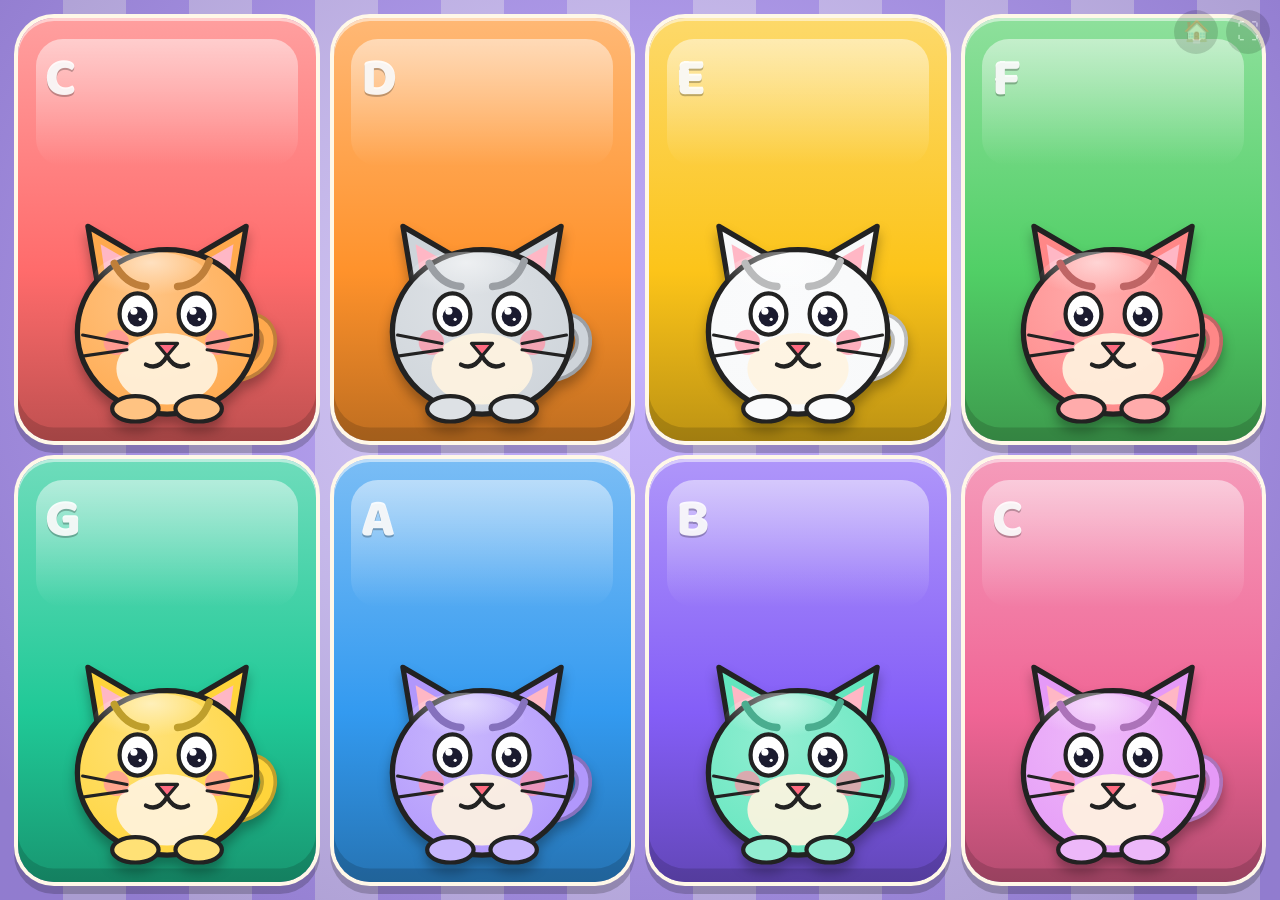
==== cat-piano/index.html @ 6db7a53e "Amna's Games: six toddler browser games with iPad home-screen support Co-Authored-By: Claude Fable 5" ====
<!doctype html>
<html lang="en">
<head>
<meta charset="utf-8">
<meta name="viewport" content="width=device-width, initial-scale=1, maximum-scale=1, user-scalable=no, viewport-fit=cover">
<meta name="apple-mobile-web-app-capable" content="yes">
<meta name="mobile-web-app-capable" content="yes">
<meta name="apple-mobile-web-app-status-bar-style" content="black-translucent">
<meta name="apple-mobile-web-app-title" content="Amna's Games">
<meta name="theme-color" content="#339af0">
<link rel="manifest" href="../manifest.json">
<link rel="apple-touch-icon" href="../icon-180.png">
<link rel="icon" type="image/png" href="../icon-192.png">
<title>Cat Piano</title>
<link rel="stylesheet" href="../shared/toddler.css">
<style>
  .wall { --s1: #b197fc; --s2: #d0bfff; }
  .grid {
    position: absolute; inset: 0; z-index: 1; display: grid; gap: 2vmin; padding: 2vmin;
    grid-template-columns: repeat(4, 1fr); grid-template-rows: repeat(2, 1fr);
  }
  @media (orientation: portrait) { .grid { grid-template-columns: repeat(2, 1fr); grid-template-rows: repeat(4, 1fr); } }
  .key {
    position: relative; border-radius: 4vmin; display: flex; align-items: flex-end; justify-content: center;
    background: linear-gradient(var(--light), var(--c) 60%, var(--dark));
    box-shadow: 0 0 0 4px #fff8e8, 0 8px 0 4px rgba(0,0,0,.2), inset 0 -1.5vmin 0 rgba(0,0,0,.15), inset 0 3px 0 rgba(255,255,255,.5);
    transition: transform .08s, box-shadow .08s; overflow: visible;
  }
  .key::before { content: ''; position: absolute; left: 6%; right: 6%; top: 5%; height: 30%; border-radius: 3vmin;
                 background: linear-gradient(rgba(255,255,255,.5), rgba(255,255,255,0)); pointer-events: none; }
  .key .who { width: 78%; aspect-ratio: 1; margin-bottom: 3%; pointer-events: none; filter: drop-shadow(0 8px 6px rgba(0,0,0,.3)); }
  .key.hit { transform: translateY(5px); box-shadow: 0 0 0 4px #fff8e8, 0 3px 0 4px rgba(0,0,0,.2), 0 0 50px 14px rgba(255,255,255,.6), inset 0 -0.5vmin 0 rgba(0,0,0,.15); }
  .key.hit .who { animation: bounce .45s cubic-bezier(.3,1.6,.6,1); }
  @keyframes bounce {
    0% { transform: scale(1); } 30% { transform: scale(1.25) rotate(-8deg); } 60% { transform: scale(.95) rotate(6deg); } 100% { transform: scale(1); }
  }
  .label { position: absolute; top: 2vmin; left: 3vmin; color: rgba(255,255,255,.9); font-size: 6vmin; font-weight: 800;
           text-shadow: 0 2px 0 rgba(0,0,0,.25); }
</style>
</head>
<body>
  <div class="wall"></div>
  <div class="grid" id="grid"></div>

<script src="../shared/toddler.js"></script>
<script src="../shared/characters.js"></script>
<script>
(function () {
  const { S, guardKeys, addParentBar, burst } = Toddler;
  addParentBar();
  Chars.startBlinking();

  // C major scale, big deep-voiced cat to tiny kitten.
  const KEYS = [
    { color: '#ff6b6b', note: 261.6, label: 'C' },
    { color: '#ff922b', note: 293.7, label: 'D' },
    { color: '#fcc419', note: 329.6, label: 'E' },
    { color: '#51cf66', note: 349.2, label: 'F' },
    { color: '#20c997', note: 392.0, label: 'G' },
    { color: '#339af0', note: 440.0, label: 'A' },
    { color: '#845ef7', note: 493.9, label: 'B' },
    { color: '#f06595', note: 523.3, label: 'C' },
  ];
  const CAT_COLORS = ['#ffa94d', '#ced4da', '#f8f9fa', '#ff8787', '#ffd43b', '#b197fc', '#63e6be', '#e599f7'];

  const grid = document.getElementById('grid');
  const els = KEYS.map((k, i) => {
    const el = document.createElement('div');
    el.className = 'key';
    el.style.setProperty('--c', k.color);
    el.style.setProperty('--light', Chars.shade(k.color, 35));
    el.style.setProperty('--dark', Chars.shade(k.color, -25));
    el.innerHTML = `<span class="label">${k.label}</span><div class="who">${Chars.cat(CAT_COLORS[i])}</div>`;
    grid.appendChild(el);
    el.addEventListener('pointerdown', (e) => { Toddler.audio(); play(i, e.clientX, e.clientY); });
    el.addEventListener('pointerenter', (e) => { if (e.buttons || e.pointerType === 'touch') play(i, e.clientX, e.clientY); });
    return el;
  });

  function play(i, x, y) {
    const el = els[i], k = KEYS[i];
    S.meow(i / (KEYS.length - 1));
    S.note(k.note);
    el.classList.remove('hit'); void el.offsetWidth; el.classList.add('hit');
    setTimeout(() => el.classList.remove('hit'), 450);
    if (x == null) { const r = el.getBoundingClientRect(); x = r.left + r.width / 2; y = r.top + r.height / 2; }
    Chars.lookAt(x, y);
    burst(x, y, ['🎵', '🎶', '💖', '⭐', '🐾'], 7, 130);
  }

  document.addEventListener('pointermove', (e) => Chars.lookAt(e.clientX, e.clientY), { passive: true });
  guardKeys((e) => {
    const code = e.key.length === 1 ? e.key.toLowerCase().charCodeAt(0) : e.keyCode || 0;
    play(code % KEYS.length);
  });
})();
</script>
</body>
</html>
---- shared/toddler.css ----
/* Shared styles for Amna's games: candy colors, glossy buttons, cartoon characters */
@import url('https://fonts.googleapis.com/css2?family=Baloo+2:wght@700;800&display=swap');

* { box-sizing: border-box; -webkit-user-select: none; user-select: none; -webkit-touch-callout: none; }
html, body {
  margin: 0; padding: 0; width: 100%; height: 100%; overflow: hidden;
  touch-action: none; cursor: default;
  font-family: "Baloo 2", "Comic Sans MS", "Chalkboard SE", "Nunito", system-ui, sans-serif;
}
body { position: relative; }

/* ---- Striped playroom wall (like a cartoon nursery) ---- */
.wall {
  position: absolute; inset: 0; z-index: 0;
  background:
    repeating-linear-gradient(90deg, var(--s1, #9be7c4) 0 7vmin, var(--s2, #6fd8e6) 7vmin 14vmin);
}
.wall::after { /* soft vignette so characters pop */
  content: ''; position: absolute; inset: 0;
  background: radial-gradient(ellipse at 50% 40%, rgba(255,255,255,.25), rgba(0,0,0,.18) 90%);
}
.floor {
  position: absolute; left: 0; right: 0; bottom: 0; height: 22%; z-index: 0;
  background: linear-gradient(#64c9d9, #3fa9c2);
  box-shadow: 0 -8px 0 rgba(255,255,255,.35);
}

/* ---- Glossy candy button ---- */
.candy {
  position: relative; display: inline-flex; align-items: center; justify-content: center;
  padding: 2.2vmin 5vmin; border-radius: 100px; border: 0; cursor: pointer;
  color: #fff; font-family: inherit; font-weight: 800; font-size: 5.5vmin; letter-spacing: .5px;
  text-shadow: 0 2px 0 rgba(0,0,0,.25), 0 0 8px rgba(0,0,0,.15);
  background: linear-gradient(var(--c-light, #7ee55a), var(--c, #34c21f) 55%, var(--c-dark, #1f9a10));
  box-shadow:
    0 0 0 5px #fff8e8,            /* cream rim */
    0 0 0 9px var(--rim, #5bb8ff),/* colored rim */
    0 10px 0 9px rgba(0,0,0,.18), /* thick shadow */
    inset 0 -6px 0 rgba(0,0,0,.18);
  transition: transform .08s;
}
.candy::before { /* gloss highlight */
  content: ''; position: absolute; left: 8%; right: 8%; top: 9%; height: 38%;
  border-radius: 100px; background: linear-gradient(rgba(255,255,255,.55), rgba(255,255,255,.05));
}
.candy:active { transform: translateY(6px); box-shadow: 0 0 0 5px #fff8e8, 0 0 0 9px var(--rim, #5bb8ff), 0 4px 0 9px rgba(0,0,0,.18), inset 0 -3px 0 rgba(0,0,0,.18); }

/* A glossy rounded card / panel */
.panel {
  border-radius: 4vmin; padding: 3vmin;
  background: linear-gradient(#6fc9ff, #2f9df0);
  box-shadow: 0 0 0 5px #fff8e8, 0 0 0 9px #cfeeff, 0 14px 30px rgba(0,0,0,.25), inset 0 3px 0 rgba(255,255,255,.4);
}

/* ---- Characters ---- */
.char { display: block; width: 100%; height: 100%; overflow: visible; }
.char .eye { transform-box: fill-box; transform-origin: center; transition: transform .08s; }
.char.blink .eye { transform: scaleY(.08); }
.char .pupil { transition: transform .15s ease-out; }

/* ---- Parent bar ---- */
.parent-bar {
  position: fixed; top: 10px; right: 10px; z-index: 1000;
  display: flex; gap: 8px; opacity: 0.4;
}
.parent-bar:hover { opacity: 1; }
.pbtn {
  position: relative; width: 44px; height: 44px; border-radius: 50%;
  border: none; background: rgba(0,0,0,0.35); color: #fff;
  font-size: 22px; line-height: 44px; text-align: center; padding: 0;
  cursor: pointer; overflow: visible;
}
.pbtn .ring {
  position: absolute; inset: -4px; border-radius: 50%;
  border: 4px solid transparent; border-top-color: #fff;
  opacity: 0; transform: rotate(0deg);
}
.pbtn.holding .ring { opacity: 1; animation: spin 1.2s linear forwards; }
@keyframes spin { to { transform: rotate(720deg); } }

/* ---- Particles ---- */
.particle {
  position: fixed; z-index: 500; pointer-events: none; line-height: 1;
  transform: translate(-50%, -50%);
  animation: fly 0.9s cubic-bezier(.2,.8,.3,1) forwards;
}
@keyframes fly {
  0%   { transform: translate(-50%, -50%) scale(0.4) rotate(0); opacity: 1; }
  100% { transform: translate(calc(-50% + var(--dx)), calc(-50% + var(--dy))) scale(1.2) rotate(var(--rot)); opacity: 0; }
}

.emoji { line-height: 1; display: inline-block; }
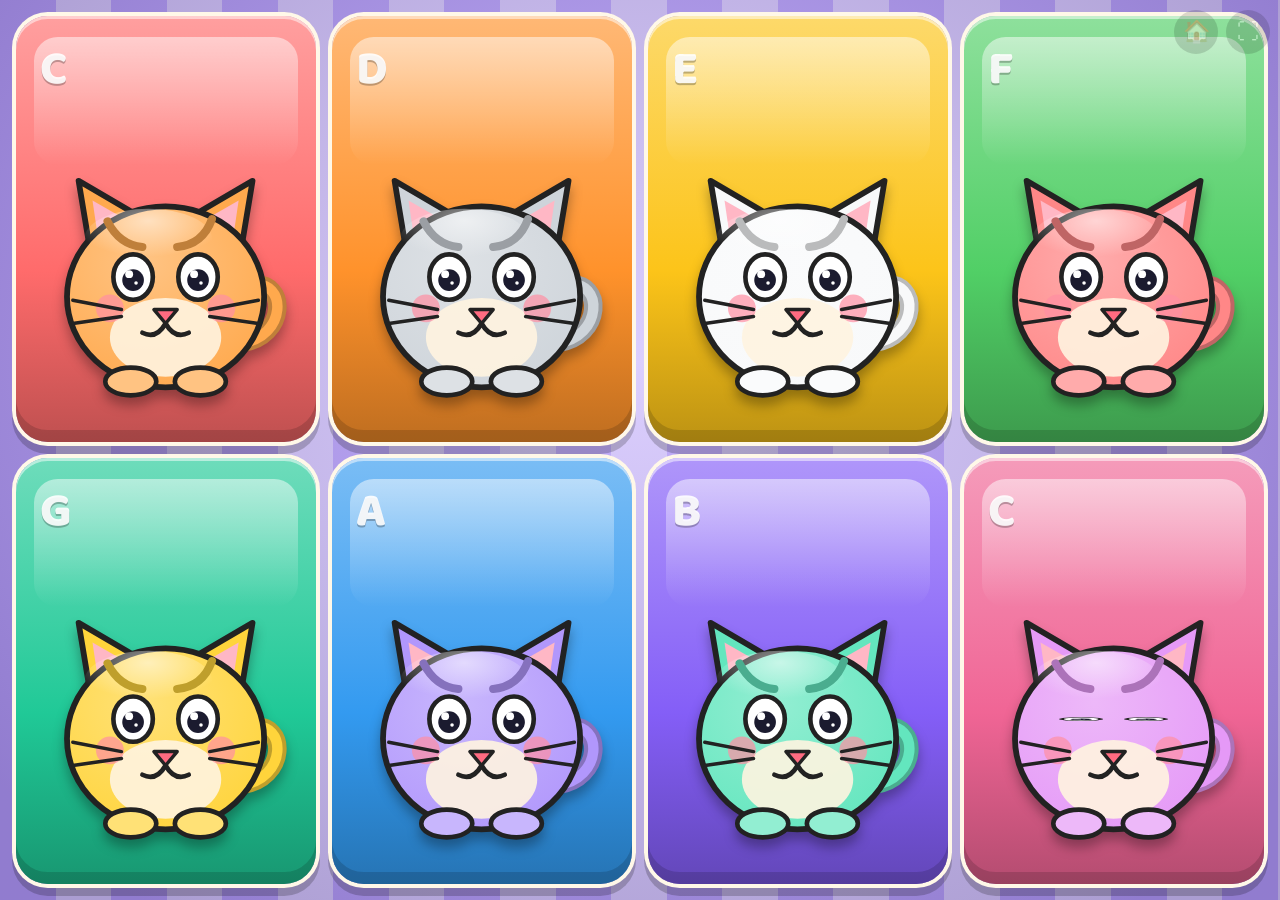
==== commit 72b5b8d6: "iPad-friendly sizing, Dino Stomp and Wheels on the Bus games - Responsive scene unit (--u) replaces " ====
--- a/cat-piano/index.html
+++ b/cat-piano/index.html
@@ -16,25 +16,26 @@
 <style>
   .wall { --s1: #b197fc; --s2: #d0bfff; }
   .grid {
-    position: absolute; inset: 0; z-index: 1; display: grid; gap: 2vmin; padding: 2vmin;
-    grid-template-columns: repeat(4, 1fr); grid-template-rows: repeat(2, 1fr);
+    position: absolute; inset: 0; z-index: 1; display: grid; gap: calc(2 * var(--u)); padding: calc(2 * var(--u));
+    grid-template-columns: repeat(4, 1fr); grid-template-rows: repeat(2, minmax(0, 1fr));
   }
-  @media (orientation: portrait) { .grid { grid-template-columns: repeat(2, 1fr); grid-template-rows: repeat(4, 1fr); } }
+  @media (orientation: portrait) { .grid { grid-template-columns: repeat(2, 1fr); grid-template-rows: repeat(4, minmax(0, 1fr)); } }
   .key {
-    position: relative; border-radius: 4vmin; display: flex; align-items: flex-end; justify-content: center;
+    position: relative; border-radius: calc(4 * var(--u)); display: flex; align-items: flex-end; justify-content: center;
     background: linear-gradient(var(--light), var(--c) 60%, var(--dark));
-    box-shadow: 0 0 0 4px #fff8e8, 0 8px 0 4px rgba(0,0,0,.2), inset 0 -1.5vmin 0 rgba(0,0,0,.15), inset 0 3px 0 rgba(255,255,255,.5);
+    box-shadow: 0 0 0 4px #fff8e8, 0 8px 0 4px rgba(0,0,0,.2), inset 0 calc(-1.5 * var(--u)) 0 rgba(0,0,0,.15), inset 0 3px 0 rgba(255,255,255,.5);
     transition: transform .08s, box-shadow .08s; overflow: visible;
   }
-  .key::before { content: ''; position: absolute; left: 6%; right: 6%; top: 5%; height: 30%; border-radius: 3vmin;
+  .key::before { content: ''; position: absolute; left: 6%; right: 6%; top: 5%; height: 30%; border-radius: calc(3 * var(--u));
                  background: linear-gradient(rgba(255,255,255,.5), rgba(255,255,255,0)); pointer-events: none; }
-  .key .who { width: 78%; aspect-ratio: 1; margin-bottom: 3%; pointer-events: none; filter: drop-shadow(0 8px 6px rgba(0,0,0,.3)); }
-  .key.hit { transform: translateY(5px); box-shadow: 0 0 0 4px #fff8e8, 0 3px 0 4px rgba(0,0,0,.2), 0 0 50px 14px rgba(255,255,255,.6), inset 0 -0.5vmin 0 rgba(0,0,0,.15); }
+  .key { min-height: 0; min-width: 0; }
+  .key .who { height: 72%; max-width: 85%; aspect-ratio: 1; margin-bottom: 3%; pointer-events: none; filter: drop-shadow(0 8px 6px rgba(0,0,0,.3)); }
+  .key.hit { transform: translateY(5px); box-shadow: 0 0 0 4px #fff8e8, 0 3px 0 4px rgba(0,0,0,.2), 0 0 50px 14px rgba(255,255,255,.6), inset 0 calc(-0.5 * var(--u)) 0 rgba(0,0,0,.15); }
   .key.hit .who { animation: bounce .45s cubic-bezier(.3,1.6,.6,1); }
   @keyframes bounce {
     0% { transform: scale(1); } 30% { transform: scale(1.25) rotate(-8deg); } 60% { transform: scale(.95) rotate(6deg); } 100% { transform: scale(1); }
   }
-  .label { position: absolute; top: 2vmin; left: 3vmin; color: rgba(255,255,255,.9); font-size: 6vmin; font-weight: 800;
+  .label { position: absolute; top: calc(2 * var(--u)); left: calc(3 * var(--u)); color: rgba(255,255,255,.9); font-size: calc(6 * var(--u)); font-weight: 800;
            text-shadow: 0 2px 0 rgba(0,0,0,.25); }
 </style>
 </head>
--- a/shared/toddler.css
+++ b/shared/toddler.css
@@ -1,5 +1,10 @@
 /* Shared styles for Amna's games: candy colors, glossy buttons, cartoon characters */
 @import url('https://fonts.googleapis.com/css2?family=Baloo+2:wght@700;800&display=swap');
+
+/* Scene unit: 1vmin on wide screens, capped against width so squarer screens
+   (iPad 4:3) and portrait get proportionally smaller characters and text. */
+:root { --u: min(1vmin, 0.62vw); }
+@media (orientation: portrait) { :root { --u: 0.8vw; } }
 
 * { box-sizing: border-box; -webkit-user-select: none; user-select: none; -webkit-touch-callout: none; }
 html, body {
@@ -13,7 +18,7 @@
 .wall {
   position: absolute; inset: 0; z-index: 0;
   background:
-    repeating-linear-gradient(90deg, var(--s1, #9be7c4) 0 7vmin, var(--s2, #6fd8e6) 7vmin 14vmin);
+    repeating-linear-gradient(90deg, var(--s1, #9be7c4) 0 calc(7 * var(--u)), var(--s2, #6fd8e6) calc(7 * var(--u)) calc(14 * var(--u)));
 }
 .wall::after { /* soft vignette so characters pop */
   content: ''; position: absolute; inset: 0;
@@ -28,9 +33,9 @@
 /* ---- Glossy candy button ---- */
 .candy {
   position: relative; display: inline-flex; align-items: center; justify-content: center;
-  padding: 2.2vmin 5vmin; border-radius: 100px; border: 0; cursor: pointer;
-  color: #fff; font-family: inherit; font-weight: 800; font-size: 5.5vmin; letter-spacing: .5px;
-  text-shadow: 0 2px 0 rgba(0,0,0,.25), 0 0 8px rgba(0,0,0,.15);
+  padding: calc(2.2 * var(--u)) calc(5 * var(--u)); border-radius: 100px; border: 0; cursor: pointer;
+  color: #fff; font-family: inherit; font-weight: 800; font-size: calc(5.5 * var(--u)); letter-spacing: .5px;
+  text-shadow: 0 2px 0 rgba(0,0,0,.25), 0 0 8px rgba(0,0,0,.15); white-space: nowrap;
   background: linear-gradient(var(--c-light, #7ee55a), var(--c, #34c21f) 55%, var(--c-dark, #1f9a10));
   box-shadow:
     0 0 0 5px #fff8e8,            /* cream rim */
@@ -47,7 +52,7 @@
 
 /* A glossy rounded card / panel */
 .panel {
-  border-radius: 4vmin; padding: 3vmin;
+  border-radius: calc(4 * var(--u)); padding: calc(3 * var(--u));
   background: linear-gradient(#6fc9ff, #2f9df0);
   box-shadow: 0 0 0 5px #fff8e8, 0 0 0 9px #cfeeff, 0 14px 30px rgba(0,0,0,.25), inset 0 3px 0 rgba(255,255,255,.4);
 }
